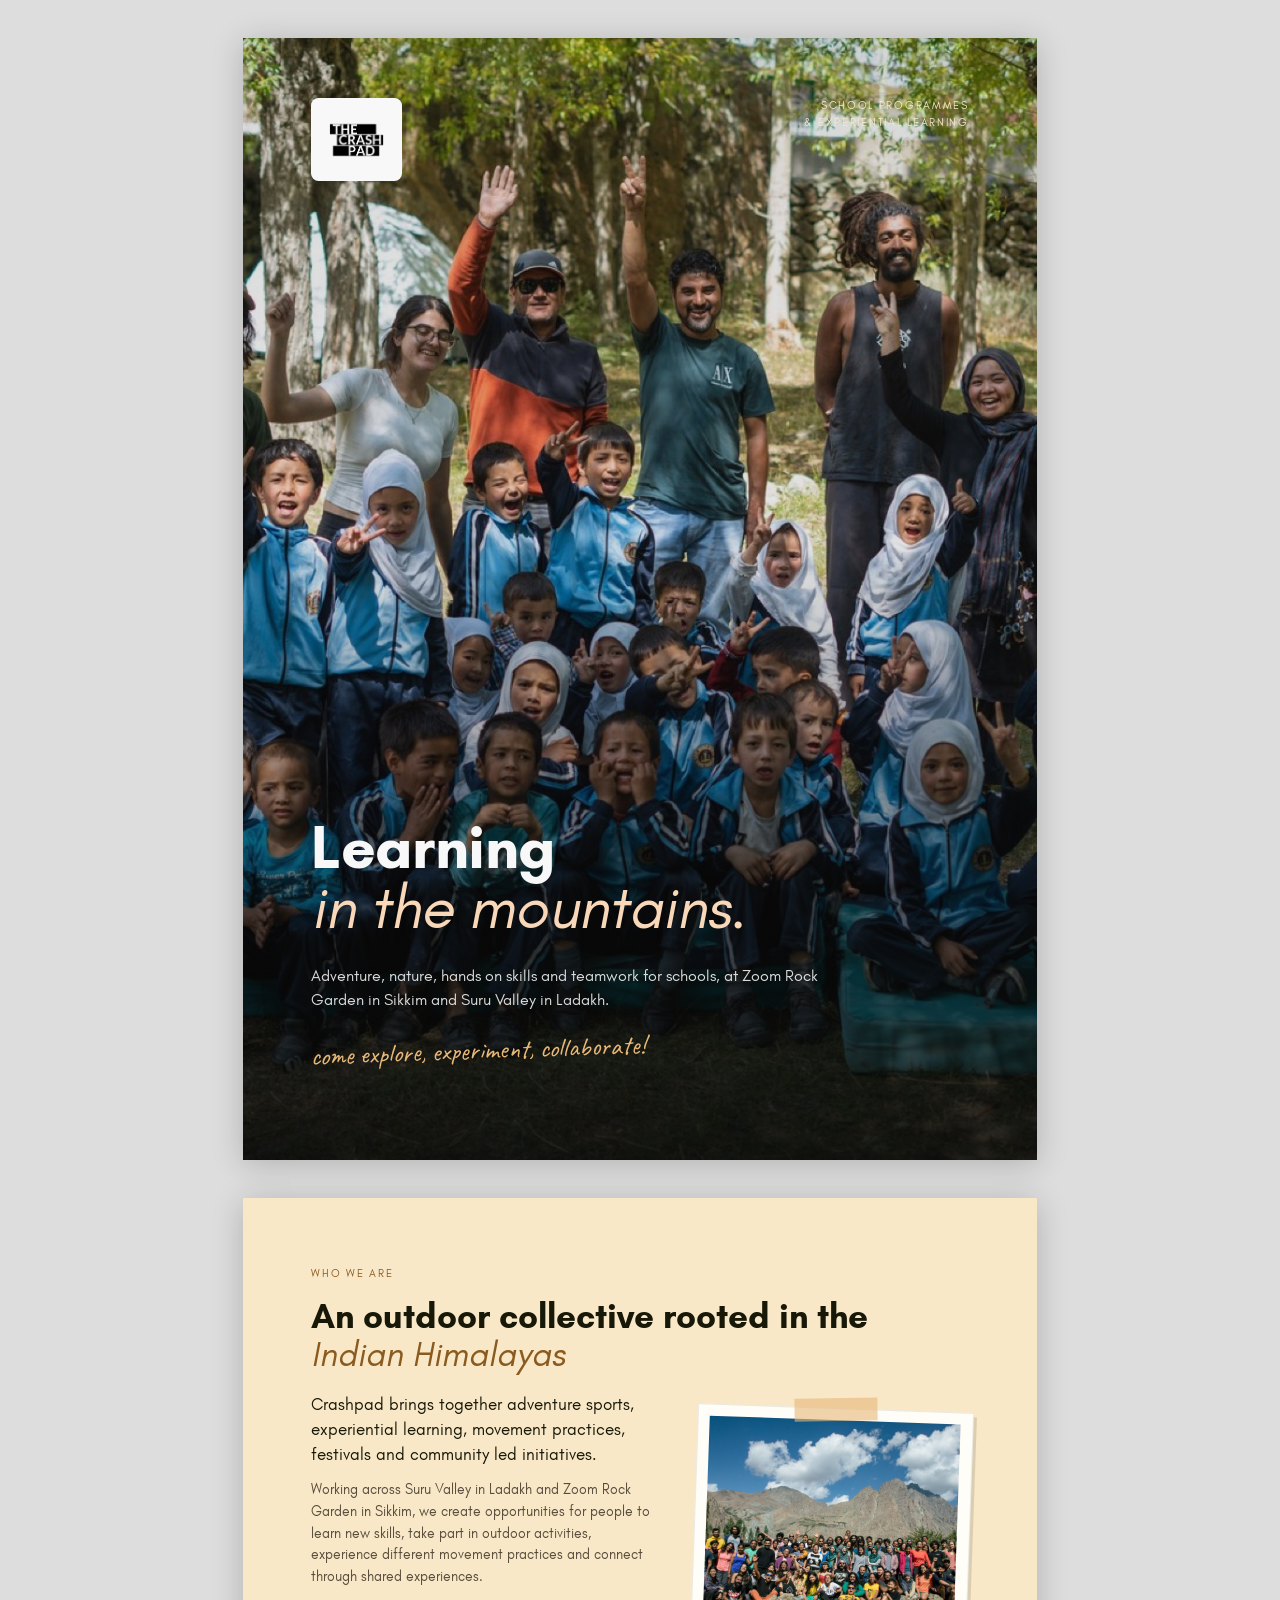
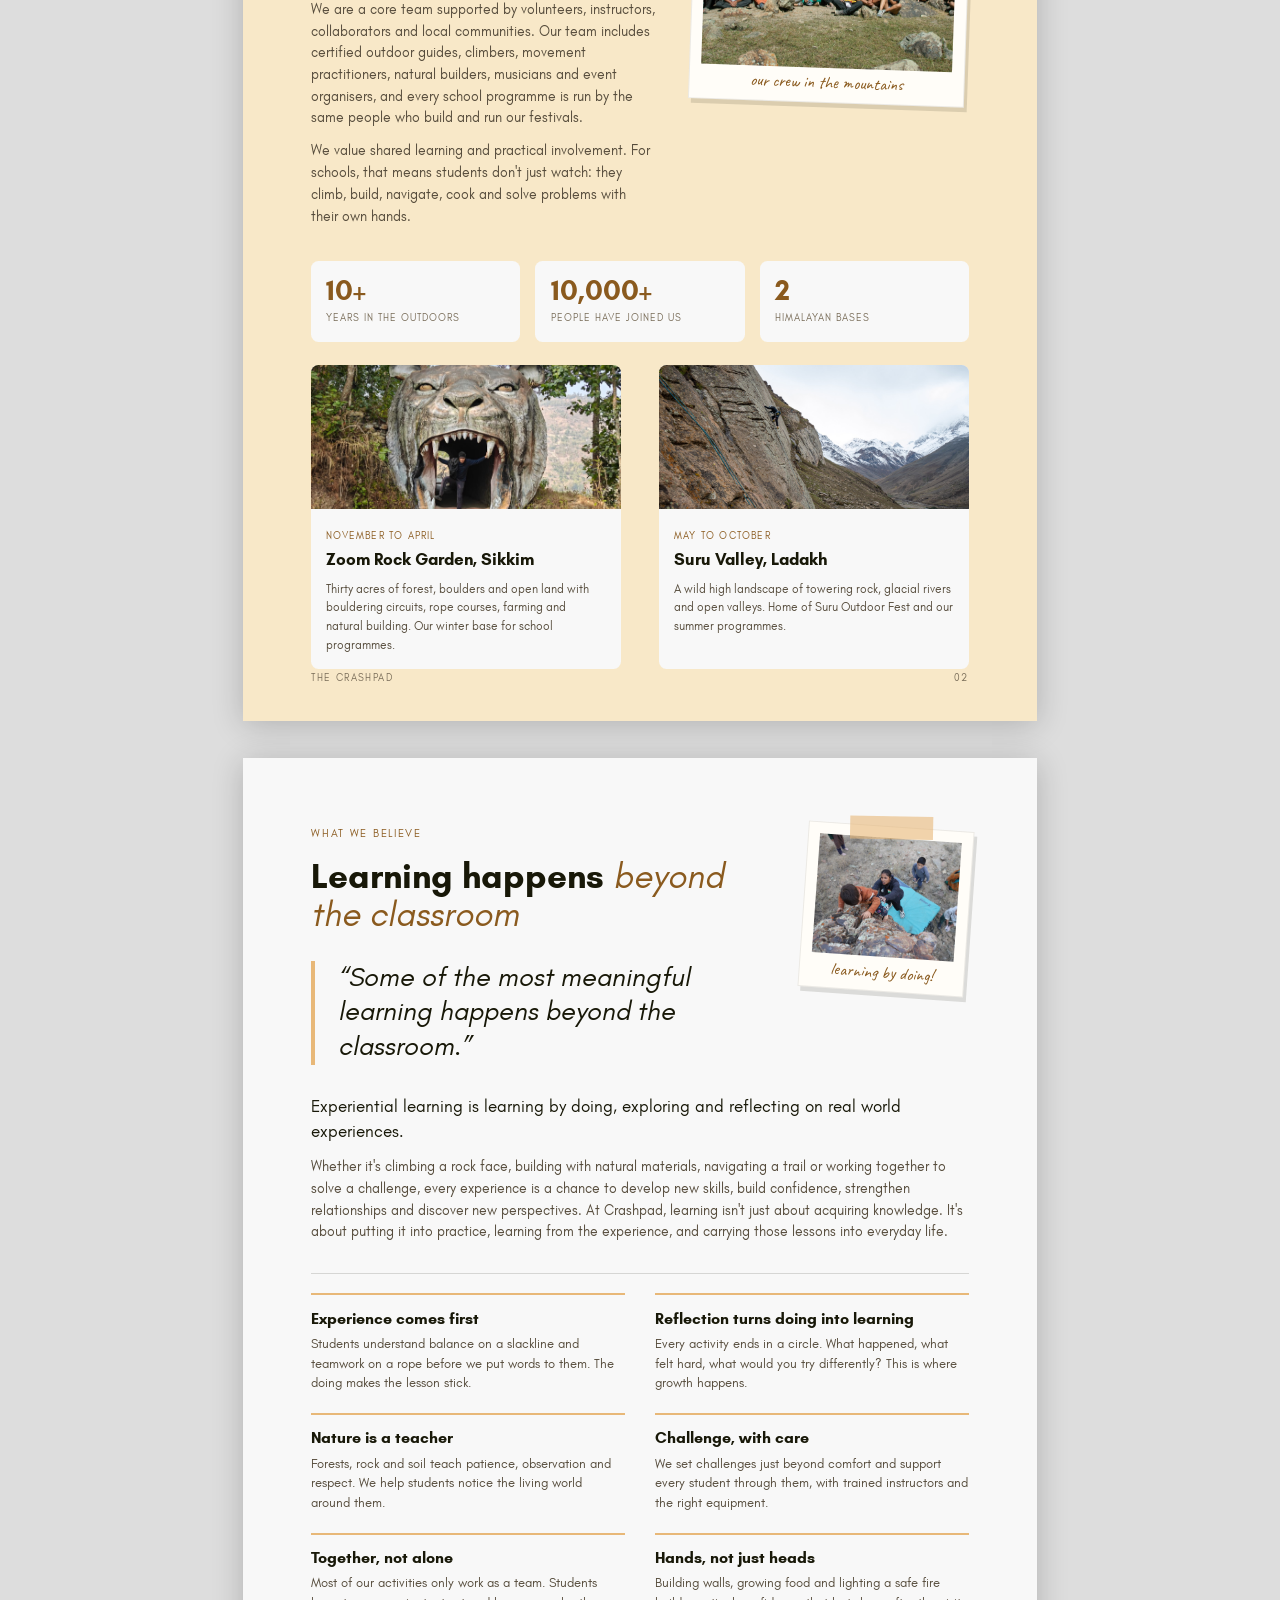
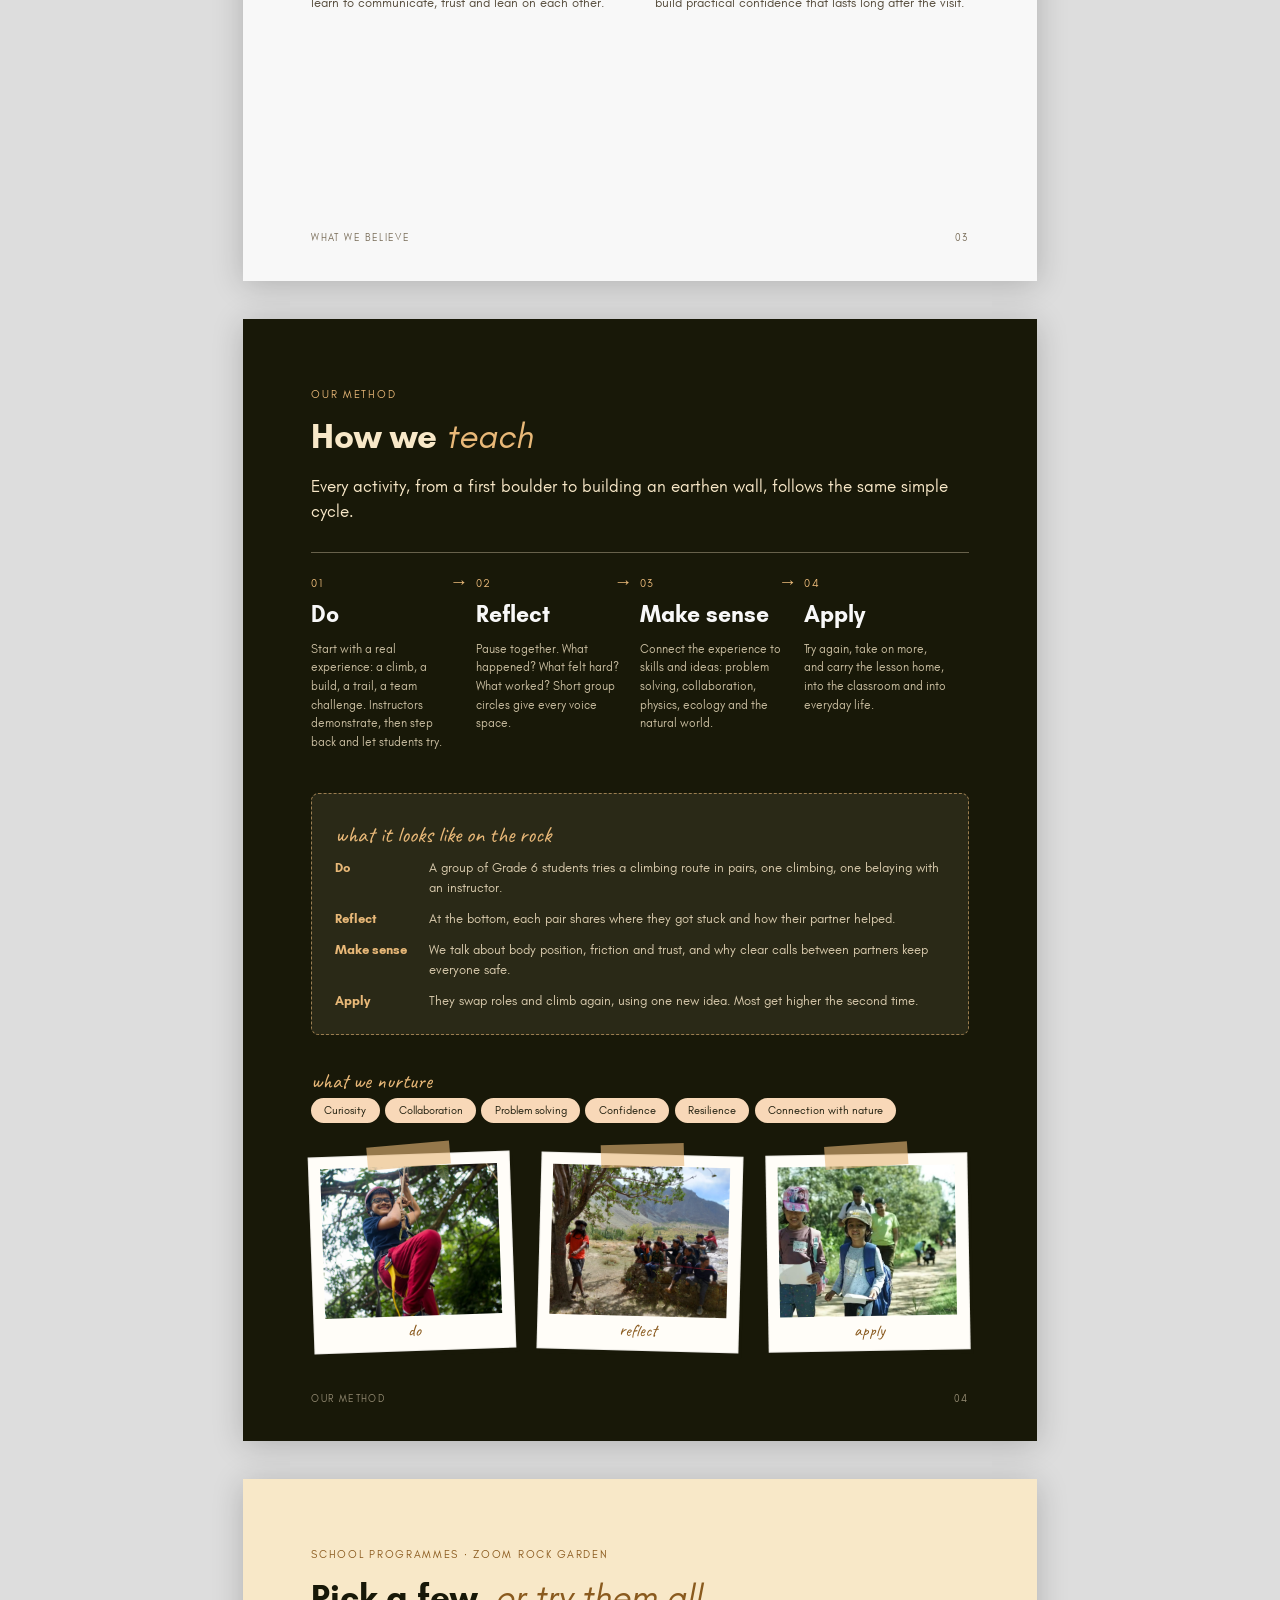
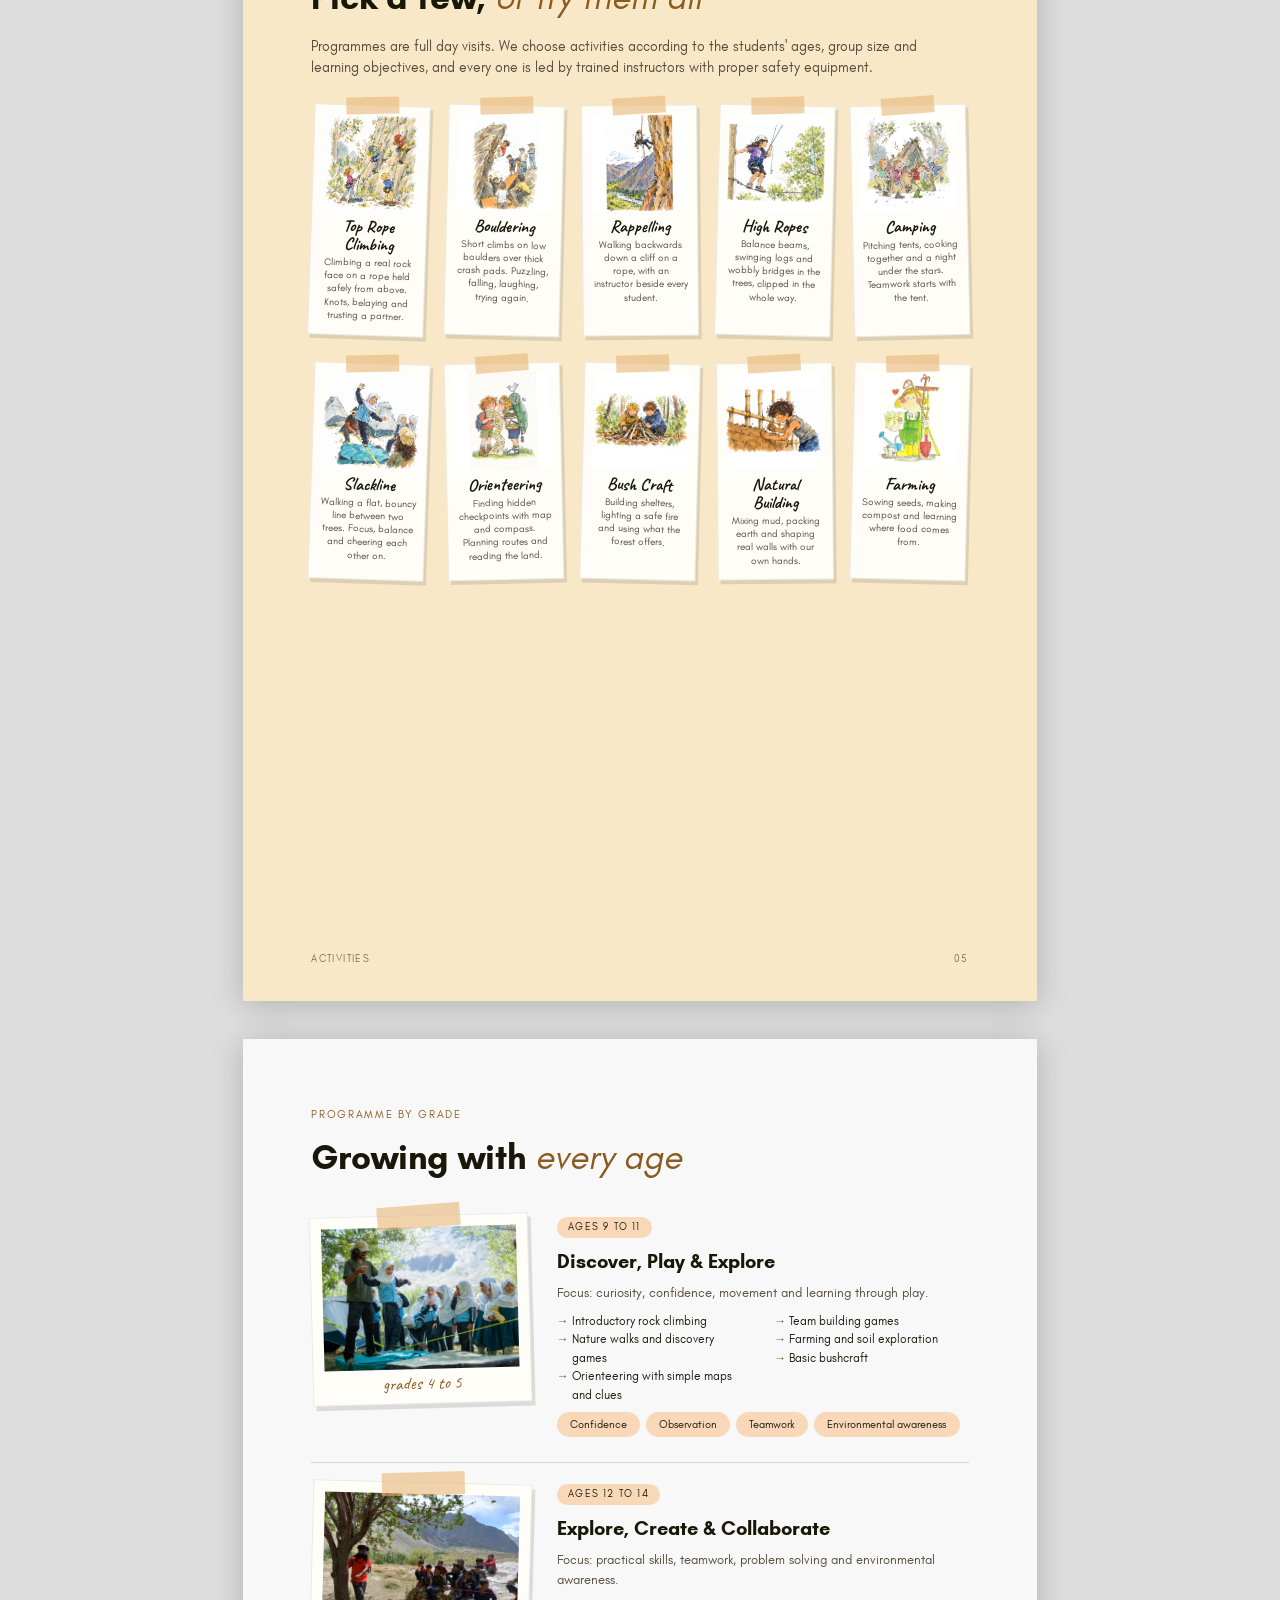
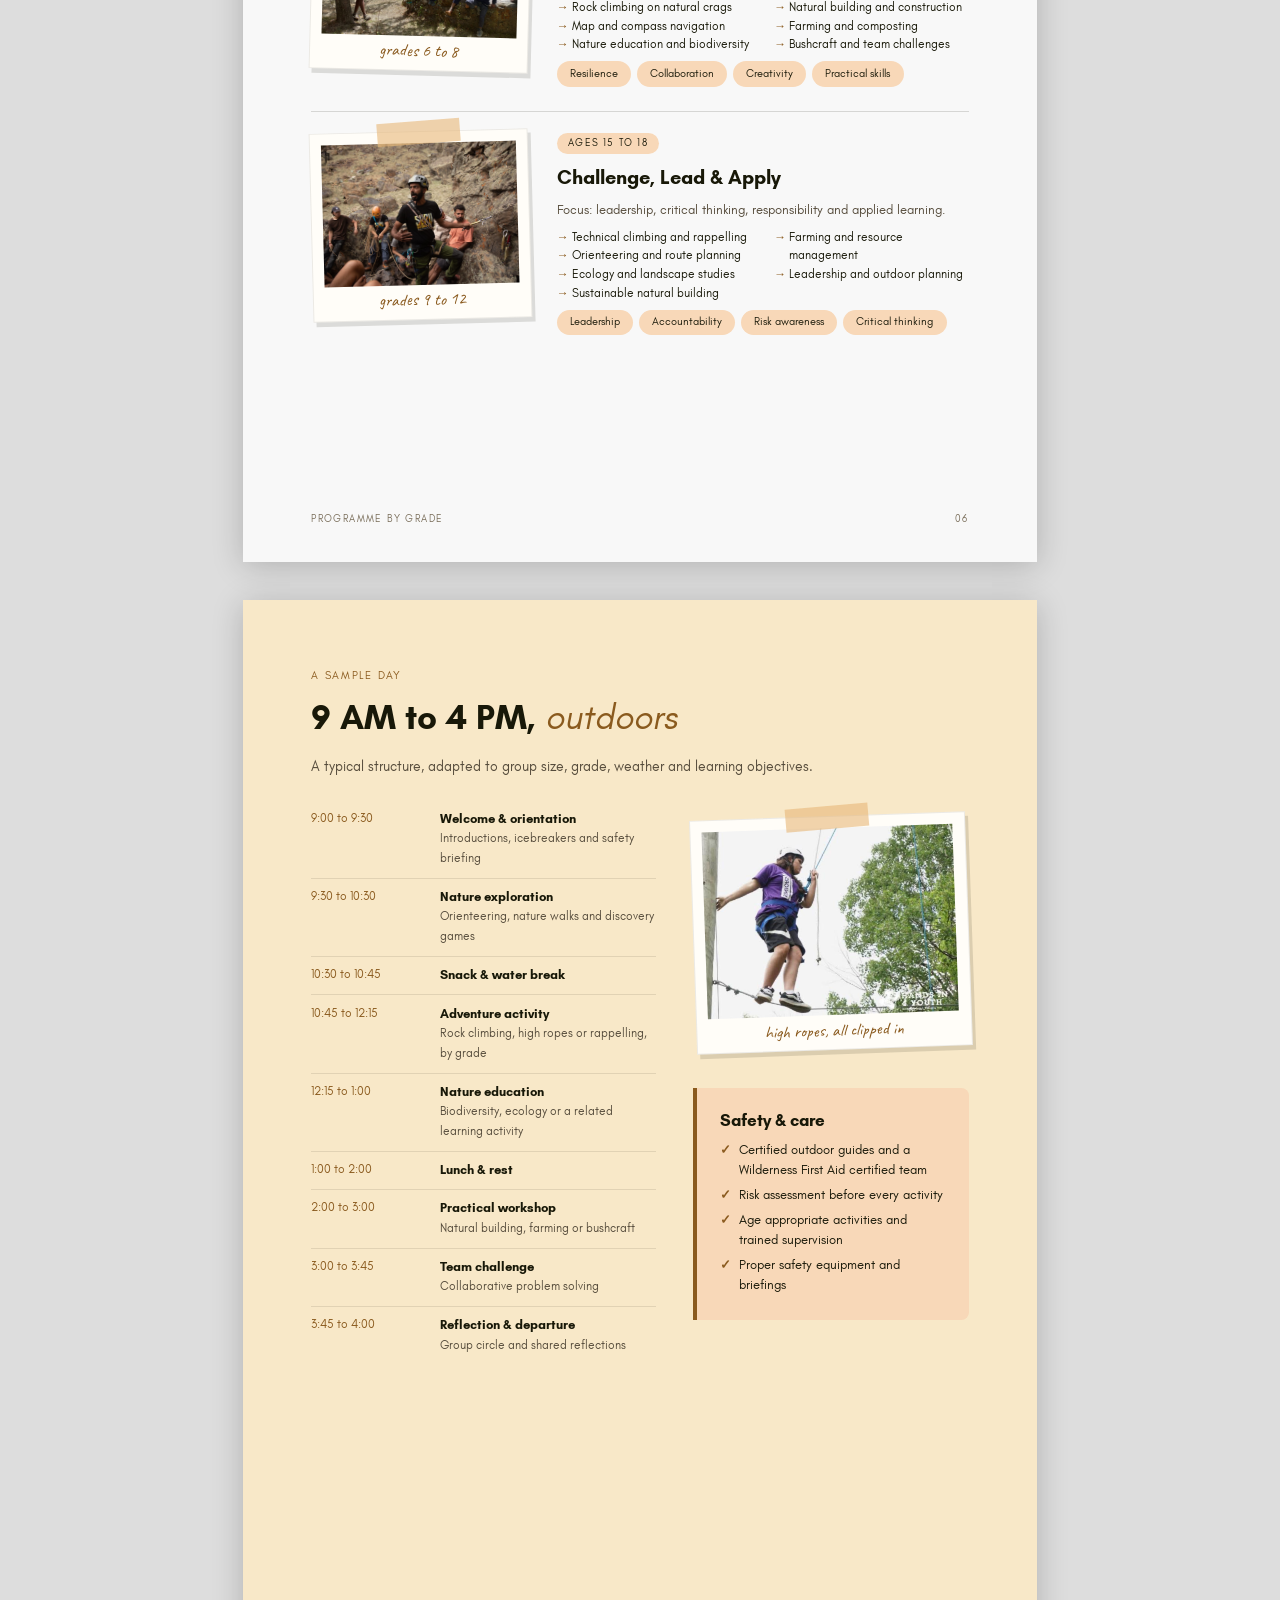
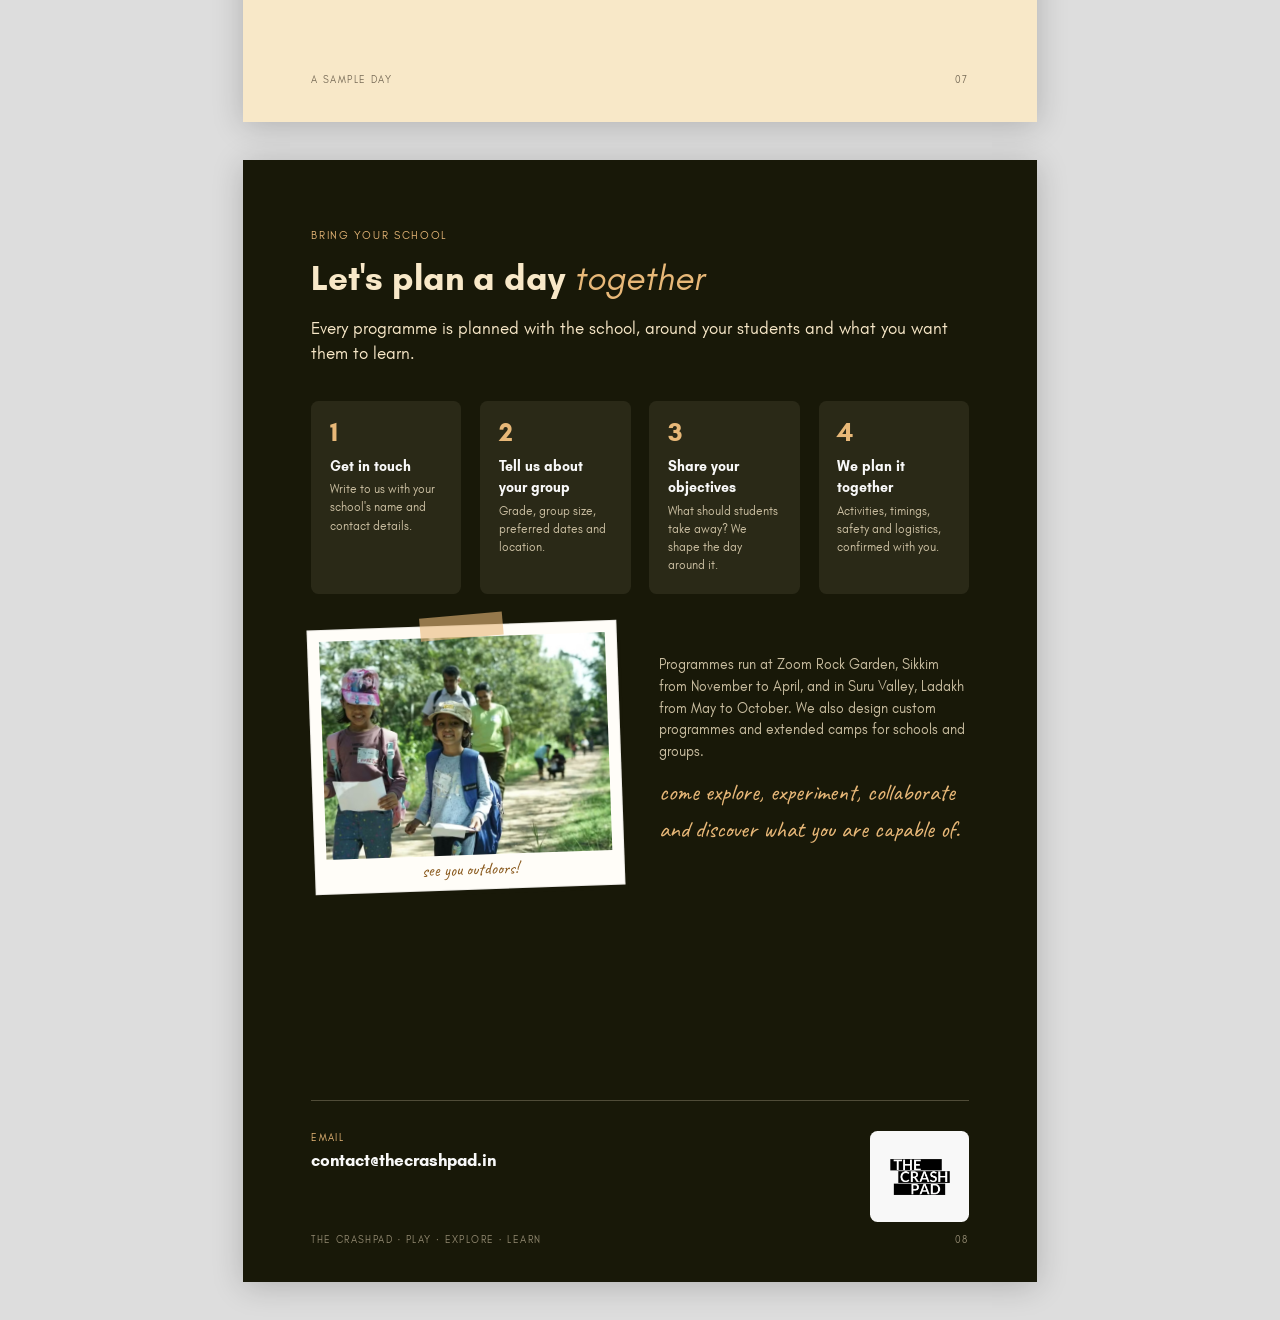
==== brochure/learning-brochure.html @ c4df5455 "Keep version A; learning brochure PDF, Suru bento collages, Lokesh - Keep design version A for every" ====
<!DOCTYPE html>
<html lang="en">
<head>
<meta charset="UTF-8">
<title>The Crashpad | Learning in the Mountains</title>
<!--
  Source for assets/docs/crashpad-learning-brochure.pdf
  Re-export with:  ./scripts/build-brochure.sh
-->
<style>
@import url('https://fonts.googleapis.com/css2?family=Caveat:wght@500;700&display=swap');
@font-face { font-family: 'Glacial Indifference'; font-weight: 400; src: url('../assets/fonts/glacial-indifference-400.woff2') format('woff2'); }
@font-face { font-family: 'Glacial Indifference'; font-style: italic; font-weight: 400; src: url('../assets/fonts/glacial-indifference-400italic.woff2') format('woff2'); }
@font-face { font-family: 'Glacial Indifference'; font-weight: 700; src: url('../assets/fonts/glacial-indifference-700.woff2') format('woff2'); }

:root {
  --white: #F8F8F8; --cream: #F8E8C8; --sand: #F8D8B8; --tan: #E8B878; --ink: #181808;
  --accent: #8A5A1E; --muted: #554B3B; --subtle: #786C58; --paper: #FFFDF8;
  --main: 'Glacial Indifference', 'Avenir Next', 'Century Gothic', sans-serif;
  --hand: 'Caveat', 'Bradley Hand', cursive;
}
@page { size: A4; margin: 0; }
* { box-sizing: border-box; margin: 0; padding: 0; }
html, body { background: #ddd; }
body { font-family: var(--main); color: var(--ink); font-size: 10.5pt; line-height: 1.55; -webkit-print-color-adjust: exact; print-color-adjust: exact; }
img { display: block; max-width: 100%; }
ul, ol { list-style: none; }

.page {
  width: 210mm; height: 297mm; overflow: hidden; position: relative;
  padding: 18mm 18mm 16mm; background: var(--cream); page-break-after: always; break-after: page;
  display: flex; flex-direction: column;
}
.page:last-child { page-break-after: auto; break-after: auto; }
.page.white { background: var(--white); }
.page.ink { background: var(--ink); color: var(--cream); }
@media screen { .page { margin: 10mm auto; box-shadow: 0 4px 30px rgba(0,0,0,.2); } }

.folio { position: absolute; bottom: 9mm; left: 18mm; right: 18mm; display: flex; justify-content: space-between;
  font-size: 7.5pt; letter-spacing: .14em; text-transform: uppercase; color: var(--subtle); }
.ink .folio { color: rgba(248,232,200,.55); }

.eyebrow { font-size: 8pt; letter-spacing: .16em; text-transform: uppercase; color: var(--accent); margin-bottom: 4mm; display: block; }
.ink .eyebrow { color: var(--tan); }
h1 { font-size: 40pt; line-height: 1.02; font-weight: 700; letter-spacing: -.01em; }
h2 { font-size: 26pt; line-height: 1.1; font-weight: 700; margin-bottom: 5mm; }
h2 em, h1 em { font-style: italic; font-weight: 400; color: var(--accent); }
.ink h2 em, .ink h1 em { color: var(--tan); }
h3 { font-size: 13pt; font-weight: 700; margin-bottom: 2mm; }
p { margin-bottom: 3mm; color: var(--muted); }
.ink p { color: rgba(248,232,200,.8); }
.lead { font-size: 12.5pt; line-height: 1.5; color: var(--ink); }
.hand { font-family: var(--hand); color: var(--accent); }

/* polaroid prints with tape */
.print { background: var(--paper); padding: 3mm 3mm 9mm; box-shadow: .8mm 1.2mm 0 rgba(24,24,8,.13); border: .25mm solid rgba(24,24,8,.08); position: relative; }
.print::before { content: ''; position: absolute; top: -3mm; left: 50%; width: 22mm; height: 6mm; transform: translateX(-50%) rotate(-3deg); background: rgba(232,184,120,.6); }
.print img { width: 100%; height: 100%; object-fit: cover; }
.print .cap { position: absolute; left: 0; right: 0; bottom: 1.5mm; text-align: center; font-family: var(--hand); font-size: 13pt; color: var(--accent); }

.pill { display: inline-block; padding: 1mm 3.5mm; border-radius: 99px; background: var(--sand); font-size: 8.5pt; margin: 0 1.5mm 1.5mm 0; color: var(--ink); }
.rule { height: 1px; background: rgba(24,24,8,.15); margin: 5mm 0; }

/* ---------- cover */
.cover { padding: 0; background: var(--ink); color: var(--cream); }
.cover-photo { position: absolute; inset: 0; }
.cover-photo img { width: 100%; height: 100%; object-fit: cover; object-position: 40% 50%; }
.cover-photo::after { content: ''; position: absolute; inset: 0; background: linear-gradient(180deg, rgba(8,8,8,.15) 0%, rgba(8,8,8,.1) 45%, rgba(8,8,8,.85) 100%); }
.cover-top { position: relative; z-index: 1; padding: 16mm 18mm 0; display: flex; justify-content: space-between; align-items: flex-start; }
.cover-top .logo { background: var(--white); padding: 3mm 4mm; border-radius: 2mm; height: 22mm; width: auto; }
.cover-top .tag { font-size: 8pt; letter-spacing: .16em; text-transform: uppercase; color: var(--cream); text-align: right; }
.cover-body { position: relative; z-index: 1; margin-top: auto; padding: 0 18mm 22mm; }
.cover-body h1 { color: var(--white); font-size: 46pt; }
.cover-body h1 em { color: var(--sand); display: block; }
.cover-body .sub { margin-top: 6mm; font-size: 12pt; color: rgba(248,248,248,.88); max-width: 140mm; }
.cover-body .hand { color: var(--tan); font-size: 20pt; display: block; margin-top: 6mm; transform: rotate(-2deg); transform-origin: left; }

/* ---------- two column layouts */
.cols { display: grid; grid-template-columns: 1fr 1fr; gap: 10mm; }
.cols-60 { display: grid; grid-template-columns: 1.25fr 1fr; gap: 10mm; }

.stats { display: grid; grid-template-columns: repeat(3, 1fr); gap: 4mm; margin: 6mm 0; }
.stats div { background: var(--white); border-radius: 2mm; padding: 4mm; }
.stats strong { display: block; font-size: 22pt; color: var(--accent); line-height: 1; }
.stats span { font-size: 7.5pt; letter-spacing: .1em; text-transform: uppercase; color: var(--subtle); }

.base { background: var(--white); border-radius: 2mm; overflow: hidden; }
.base img { height: 38mm; width: 100%; object-fit: cover; }
.base div { padding: 4mm; }
.base small { font-size: 7.5pt; letter-spacing: .12em; text-transform: uppercase; color: var(--accent); }

/* ---------- beliefs */
.quote { font-size: 20pt; line-height: 1.3; font-style: italic; border-left: 1.2mm solid var(--tan); padding-left: 6mm; margin: 2mm 0 8mm; color: var(--ink); }
.beliefs { display: grid; grid-template-columns: 1fr 1fr; gap: 5mm 8mm; }
.beliefs li { padding-top: 3mm; border-top: .6mm solid var(--tan); }
.beliefs li strong { display: block; font-size: 12pt; margin-bottom: 1mm; }
.beliefs li p { font-size: 9.5pt; margin: 0; }

/* ---------- method cycle */
.cycle { display: grid; grid-template-columns: repeat(4, 1fr); gap: 0; margin: 4mm 0 8mm; border-top: .3mm solid rgba(248,232,200,.35); }
.cycle li { padding: 5mm 5mm 0 0; position: relative; }
.cycle li:not(:last-child)::after { content: '\2192'; position: absolute; right: 2mm; top: 4mm; color: var(--tan); font-size: 14pt; }
.cycle .n { font-size: 8pt; letter-spacing: .14em; color: var(--tan); }
.cycle strong { display: block; font-size: 17pt; margin: 1mm 0 2mm; color: var(--white); }
.cycle p { font-size: 9pt; }
.example { background: rgba(248,232,200,.08); border: .3mm dashed rgba(232,184,120,.6); border-radius: 2mm; padding: 6mm; }
.example .hand { color: var(--tan); font-size: 17pt; display: block; margin-bottom: 2mm; }
.example ol { counter-reset: ex; display: grid; gap: 3mm; }
.example li { counter-increment: ex; display: grid; grid-template-columns: 22mm 1fr; gap: 3mm; font-size: 9.5pt; color: rgba(248,232,200,.85); }
.example li strong { color: var(--tan); }

/* ---------- activity board */
.board { display: grid; grid-template-columns: repeat(5, 1fr); gap: 7mm 5mm; margin-top: 4mm; }
.act { background: var(--paper); padding: 2.5mm 2.5mm 3mm; box-shadow: .7mm 1mm 0 rgba(24,24,8,.12); border: .25mm solid rgba(24,24,8,.08); position: relative; transform: rotate(var(--t, -1.2deg)); }
.act:nth-child(2n) { --t: 1.4deg; } .act:nth-child(3n) { --t: -.5deg; } .act:nth-child(5n+1) { --t: 1.9deg; }
.act::before { content: ''; position: absolute; top: -2.5mm; left: 50%; width: 14mm; height: 4.5mm; transform: translateX(-50%) rotate(-3deg); background: rgba(232,184,120,.6); }
.act img { width: 100%; aspect-ratio: 1; object-fit: contain; background: #fff; }
.act b { display: block; font-family: var(--hand); font-size: 13pt; text-align: center; line-height: 1.05; margin: 1.5mm 0 1mm; color: var(--ink); }
.act span { display: block; font-size: 7.4pt; line-height: 1.35; color: var(--muted); text-align: center; }

/* ---------- grades */
.grade { display: grid; grid-template-columns: 58mm 1fr; gap: 7mm; padding: 5mm 0; border-top: .3mm solid rgba(24,24,8,.15); }
.grade:first-of-type { border-top: 0; }
.grade .print { height: 50mm; transform: rotate(-1.5deg); }
.grade:nth-of-type(2) .print { transform: rotate(1.5deg); }
.grade .badge { display: inline-block; font-size: 7.5pt; letter-spacing: .12em; text-transform: uppercase; background: var(--sand); padding: .8mm 3mm; border-radius: 99px; margin-bottom: 2mm; }
.grade h3 { font-size: 15pt; }
.grade .focus { font-size: 9.5pt; margin-bottom: 2mm; }
.grade ul { columns: 2; column-gap: 6mm; font-size: 9pt; margin-bottom: 2mm; }
.grade ul li { padding-left: 4mm; position: relative; color: var(--ink); break-inside: avoid; }
.grade ul li::before { content: '\2192'; position: absolute; left: 0; color: var(--accent); }

/* ---------- day + safety */
.sched li { display: grid; grid-template-columns: 30mm 1fr; gap: 4mm; padding: 2.4mm 0; border-bottom: .3mm solid rgba(24,24,8,.1); font-size: 9.5pt; }
.sched li:last-child { border-bottom: 0; }
.sched .t { color: var(--accent); }
.sched strong { display: block; }
.sched span { color: var(--muted); font-size: 8.8pt; }
.safety { background: var(--sand); border-left: 1.2mm solid var(--accent); padding: 5mm 6mm; border-radius: 0 2mm 2mm 0; }
.safety li { padding-left: 5mm; position: relative; font-size: 9.5pt; margin-bottom: 1.5mm; }
.safety li::before { content: '\2713'; position: absolute; left: 0; color: var(--accent); font-weight: 700; }

/* ---------- back page */
.steps { display: grid; grid-template-columns: repeat(4, 1fr); gap: 5mm; margin: 6mm 0 8mm; }
.steps li { background: rgba(248,232,200,.08); border-radius: 2mm; padding: 5mm; }
.steps .n { font-size: 20pt; color: var(--tan); font-weight: 700; line-height: 1; }
.steps strong { display: block; color: var(--white); margin: 2mm 0 1mm; }
.steps p { font-size: 8.8pt; margin: 0; }
.contact { display: grid; grid-template-columns: 1fr 1fr; gap: 8mm; margin-top: auto; padding-top: 8mm; border-top: .3mm solid rgba(248,232,200,.25); }
.contact small { font-size: 7.5pt; letter-spacing: .14em; text-transform: uppercase; color: var(--tan); display: block; }
.contact strong { font-size: 13pt; color: var(--white); }
.method-photos { display: grid; grid-template-columns: repeat(3, 1fr); gap: 7mm; margin-top: auto; margin-bottom: 8mm; }
.method-photos .print { height: 52mm; }
.back-logo { height: 24mm; width: auto; background: var(--white); padding: 3mm 4mm; border-radius: 2mm; }
</style>
</head>
<body>

<!-- 1 · COVER -->
<section class="page cover">
  <div class="cover-photo"><img src="../assets/img/Suru_images/img-10-image-crop-0ef8b.jpg" alt=""></div>
  <div class="cover-top">
    <img class="logo" src="../assets/img/Logo_images/crashpadlogo.png" alt="The Crashpad">
    <div class="tag">School programmes<br>&amp; experiential learning</div>
  </div>
  <div class="cover-body">
    <h1>Learning<em>in the mountains.</em></h1>
    <p class="sub">Adventure, nature, hands on skills and teamwork for schools, at Zoom Rock Garden in Sikkim and Suru Valley in Ladakh.</p>
    <span class="hand">come explore, experiment, collaborate!</span>
  </div>
</section>

<!-- 2 · WHO WE ARE -->
<section class="page">
  <span class="eyebrow">Who we are</span>
  <h2>An outdoor collective rooted in the <em>Indian Himalayas</em></h2>
  <div class="cols-60">
    <div>
      <p class="lead">Crashpad brings together adventure sports, experiential learning, movement practices, festivals and community led initiatives.</p>
      <p>Working across Suru Valley in Ladakh and Zoom Rock Garden in Sikkim, we create opportunities for people to learn new skills, take part in outdoor activities, experience different movement practices and connect through shared experiences.</p>
      <p>We are a core team supported by volunteers, instructors, collaborators and local communities. Our team includes certified outdoor guides, climbers, movement practitioners, natural builders, musicians and event organisers, and every school programme is run by the same people who build and run our festivals.</p>
      <p>We value shared learning and practical involvement. For schools, that means students don't just watch: they climb, build, navigate, cook and solve problems with their own hands.</p>
    </div>
    <div class="print" style="height: 78mm; transform: rotate(2deg); margin-top: 4mm;">
      <img src="../assets/img/community/s-fst-s-ch.jpg" alt="">
      <span class="cap">our crew in the mountains</span>
    </div>
  </div>
  <div class="stats">
    <div><strong>10+</strong><span>Years in the outdoors</span></div>
    <div><strong>10,000+</strong><span>People have joined us</span></div>
    <div><strong>2</strong><span>Himalayan bases</span></div>
  </div>
  <div class="cols">
    <div class="base">
      <img src="../assets/img/ZLS/whatsapp-image-2026-10-11-at-18-20-20.jpg" alt="">
      <div><small>November to April</small><h3>Zoom Rock Garden, Sikkim</h3><p style="margin:0; font-size:9pt;">Thirty acres of forest, boulders and open land with bouldering circuits, rope courses, farming and natural building. Our winter base for school programmes.</p></div>
    </div>
    <div class="base">
      <img src="../assets/img/suru_collage/dsc08720.jpg" alt="">
      <div><small>May to October</small><h3>Suru Valley, Ladakh</h3><p style="margin:0; font-size:9pt;">A wild high landscape of towering rock, glacial rivers and open valleys. Home of Suru Outdoor Fest and our summer programmes.</p></div>
    </div>
  </div>
  <div class="folio"><span>The Crashpad</span><span>02</span></div>
</section>

<!-- 3 · WHAT WE BELIEVE -->
<section class="page white">
  <span class="eyebrow">What we believe</span>
  <h2 style="max-width: 120mm;">Learning happens <em>beyond the classroom</em></h2>
  <p class="quote" style="max-width: 120mm;">“Some of the most meaningful learning happens beyond the classroom.”</p>
  <p class="lead">Experiential learning is learning by doing, exploring and reflecting on real world experiences.</p>
  <p>Whether it's climbing a rock face, building with natural materials, navigating a trail or working together to solve a challenge, every experience is a chance to develop new skills, build confidence, strengthen relationships and discover new perspectives. At Crashpad, learning isn't just about acquiring knowledge. It's about putting it into practice, learning from the experience, and carrying those lessons into everyday life.</p>
  <div class="rule"></div>
  <ul class="beliefs">
    <li><strong>Experience comes first</strong><p>Students understand balance on a slackline and teamwork on a rope before we put words to them. The doing makes the lesson stick.</p></li>
    <li><strong>Reflection turns doing into learning</strong><p>Every activity ends in a circle. What happened, what felt hard, what would you try differently? This is where growth happens.</p></li>
    <li><strong>Nature is a teacher</strong><p>Forests, rock and soil teach patience, observation and respect. We help students notice the living world around them.</p></li>
    <li><strong>Challenge, with care</strong><p>We set challenges just beyond comfort and support every student through them, with trained instructors and the right equipment.</p></li>
    <li><strong>Together, not alone</strong><p>Most of our activities only work as a team. Students learn to communicate, trust and lean on each other.</p></li>
    <li><strong>Hands, not just heads</strong><p>Building walls, growing food and lighting a safe fire build practical confidence that lasts long after the visit.</p></li>
  </ul>
  <div class="print" style="position:absolute; right: 18mm; top: 18mm; width: 44mm; height: 44mm; transform: rotate(4deg);">
    <img src="../assets/img/NaturalBuilding_images/0y9a2156.jpg" alt="">
    <span class="cap">learning by doing!</span>
  </div>
  <div class="folio"><span>What we believe</span><span>03</span></div>
</section>

<!-- 4 · OUR METHOD -->
<section class="page ink">
  <span class="eyebrow">Our method</span>
  <h2>How we <em>teach</em></h2>
  <p class="lead" style="color: var(--cream);">Every activity, from a first boulder to building an earthen wall, follows the same simple cycle.</p>
  <ol class="cycle">
    <li><span class="n">01</span><strong>Do</strong><p>Start with a real experience: a climb, a build, a trail, a team challenge. Instructors demonstrate, then step back and let students try.</p></li>
    <li><span class="n">02</span><strong>Reflect</strong><p>Pause together. What happened? What felt hard? What worked? Short group circles give every voice space.</p></li>
    <li><span class="n">03</span><strong>Make sense</strong><p>Connect the experience to skills and ideas: problem solving, collaboration, physics, ecology and the natural world.</p></li>
    <li><span class="n">04</span><strong>Apply</strong><p>Try again, take on more, and carry the lesson home, into the classroom and into everyday life.</p></li>
  </ol>
  <div class="example">
    <span class="hand">what it looks like on the rock</span>
    <ol>
      <li><strong>Do</strong><span>A group of Grade 6 students tries a climbing route in pairs, one climbing, one belaying with an instructor.</span></li>
      <li><strong>Reflect</strong><span>At the bottom, each pair shares where they got stuck and how their partner helped.</span></li>
      <li><strong>Make sense</strong><span>We talk about body position, friction and trust, and why clear calls between partners keep everyone safe.</span></li>
      <li><strong>Apply</strong><span>They swap roles and climb again, using one new idea. Most get higher the second time.</span></li>
    </ol>
  </div>
  <div style="margin-top: 8mm;">
    <span class="hand" style="font-size: 16pt; color: var(--tan);">what we nurture</span><br>
    <span class="pill">Curiosity</span><span class="pill">Collaboration</span><span class="pill">Problem solving</span><span class="pill">Confidence</span><span class="pill">Resilience</span><span class="pill">Connection with nature</span>
  </div>
  <div class="method-photos">
    <div class="print" style="transform: rotate(-2deg);"><img src="../assets/img/Students_images/img-1095.jpg" alt=""><span class="cap">do</span></div>
    <div class="print" style="transform: rotate(1.5deg);"><img src="../assets/img/Learning_images/grade6-8.jpg" alt=""><span class="cap">reflect</span></div>
    <div class="print" style="transform: rotate(-1deg);"><img src="../assets/img/Students_images/img-1099.jpg" alt=""><span class="cap">apply</span></div>
  </div>
  <div class="folio"><span>Our method</span><span>04</span></div>
</section>

<!-- 5 · ACTIVITIES -->
<section class="page">
  <span class="eyebrow">School programmes · Zoom Rock Garden</span>
  <h2>Pick a few, <em>or try them all</em></h2>
  <p>Programmes are full day visits. We choose activities according to the students' ages, group size and learning objectives, and every one is led by trained instructors with proper safety equipment.</p>
  <div class="board">
    <div class="act"><img src="../assets/img/Learning_images/top-rope-climbing.jpg" alt=""><b>Top Rope Climbing</b><span>Climbing a real rock face on a rope held safely from above. Knots, belaying and trusting a partner.</span></div>
    <div class="act"><img src="../assets/img/Learning_images/bouldering.jpg" alt=""><b>Bouldering</b><span>Short climbs on low boulders over thick crash pads. Puzzling, falling, laughing, trying again.</span></div>
    <div class="act"><img src="../assets/img/Learning_images/rappelling.jpg" alt=""><b>Rappelling</b><span>Walking backwards down a cliff on a rope, with an instructor beside every student.</span></div>
    <div class="act"><img src="../assets/img/Learning_images/high-ropes.jpg" alt=""><b>High Ropes</b><span>Balance beams, swinging logs and wobbly bridges in the trees, clipped in the whole way.</span></div>
    <div class="act"><img src="../assets/img/Learning_images/camping.jpg" alt=""><b>Camping</b><span>Pitching tents, cooking together and a night under the stars. Teamwork starts with the tent.</span></div>
    <div class="act"><img src="../assets/img/Learning_images/slackline.jpg" alt=""><b>Slackline</b><span>Walking a flat, bouncy line between two trees. Focus, balance and cheering each other on.</span></div>
    <div class="act"><img src="../assets/img/Learning_images/orienteering.jpg" alt=""><b>Orienteering</b><span>Finding hidden checkpoints with map and compass. Planning routes and reading the land.</span></div>
    <div class="act"><img src="../assets/img/Learning_images/bushcraft.jpg" alt=""><b>Bush Craft</b><span>Building shelters, lighting a safe fire and using what the forest offers.</span></div>
    <div class="act"><img src="../assets/img/Learning_images/naturalbuilding.jpg" alt=""><b>Natural Building</b><span>Mixing mud, packing earth and shaping real walls with our own hands.</span></div>
    <div class="act"><img src="../assets/img/Learning_images/farming.jpg" alt=""><b>Farming</b><span>Sowing seeds, making compost and learning where food comes from.</span></div>
  </div>
  <div class="folio"><span>Activities</span><span>05</span></div>
</section>

<!-- 6 · BY GRADE -->
<section class="page white">
  <span class="eyebrow">Programme by grade</span>
  <h2>Growing with <em>every age</em></h2>
  <div class="grade">
    <div class="print"><img src="../assets/img/Learning_images/grade4-5.jpg" alt=""><span class="cap">grades 4 to 5</span></div>
    <div>
      <span class="badge">Ages 9 to 11</span>
      <h3>Discover, Play &amp; Explore</h3>
      <p class="focus">Focus: curiosity, confidence, movement and learning through play.</p>
      <ul><li>Introductory rock climbing</li><li>Nature walks and discovery games</li><li>Orienteering with simple maps and clues</li><li>Team building games</li><li>Farming and soil exploration</li><li>Basic bushcraft</li></ul>
      <span class="pill">Confidence</span><span class="pill">Observation</span><span class="pill">Teamwork</span><span class="pill">Environmental awareness</span>
    </div>
  </div>
  <div class="grade">
    <div class="print"><img src="../assets/img/Learning_images/grade6-8.jpg" alt=""><span class="cap">grades 6 to 8</span></div>
    <div>
      <span class="badge">Ages 12 to 14</span>
      <h3>Explore, Create &amp; Collaborate</h3>
      <p class="focus">Focus: practical skills, teamwork, problem solving and environmental awareness.</p>
      <ul><li>Rock climbing on natural crags</li><li>Map and compass navigation</li><li>Nature education and biodiversity</li><li>Natural building and construction</li><li>Farming and composting</li><li>Bushcraft and team challenges</li></ul>
      <span class="pill">Resilience</span><span class="pill">Collaboration</span><span class="pill">Creativity</span><span class="pill">Practical skills</span>
    </div>
  </div>
  <div class="grade">
    <div class="print"><img src="../assets/img/Learning_images/grade9-12.jpg" alt=""><span class="cap">grades 9 to 12</span></div>
    <div>
      <span class="badge">Ages 15 to 18</span>
      <h3>Challenge, Lead &amp; Apply</h3>
      <p class="focus">Focus: leadership, critical thinking, responsibility and applied learning.</p>
      <ul><li>Technical climbing and rappelling</li><li>Orienteering and route planning</li><li>Ecology and landscape studies</li><li>Sustainable natural building</li><li>Farming and resource management</li><li>Leadership and outdoor planning</li></ul>
      <span class="pill">Leadership</span><span class="pill">Accountability</span><span class="pill">Risk awareness</span><span class="pill">Critical thinking</span>
    </div>
  </div>
  <div class="folio"><span>Programme by grade</span><span>06</span></div>
</section>

<!-- 7 · A DAY + SAFETY -->
<section class="page">
  <span class="eyebrow">A sample day</span>
  <h2>9 AM to 4 PM, <em>outdoors</em></h2>
  <p>A typical structure, adapted to group size, grade, weather and learning objectives.</p>
  <div class="cols-60" style="margin-top: 3mm;">
    <ul class="sched">
      <li><span class="t">9:00 to 9:30</span><div><strong>Welcome &amp; orientation</strong><span>Introductions, icebreakers and safety briefing</span></div></li>
      <li><span class="t">9:30 to 10:30</span><div><strong>Nature exploration</strong><span>Orienteering, nature walks and discovery games</span></div></li>
      <li><span class="t">10:30 to 10:45</span><div><strong>Snack &amp; water break</strong></div></li>
      <li><span class="t">10:45 to 12:15</span><div><strong>Adventure activity</strong><span>Rock climbing, high ropes or rappelling, by grade</span></div></li>
      <li><span class="t">12:15 to 1:00</span><div><strong>Nature education</strong><span>Biodiversity, ecology or a related learning activity</span></div></li>
      <li><span class="t">1:00 to 2:00</span><div><strong>Lunch &amp; rest</strong></div></li>
      <li><span class="t">2:00 to 3:00</span><div><strong>Practical workshop</strong><span>Natural building, farming or bushcraft</span></div></li>
      <li><span class="t">3:00 to 3:45</span><div><strong>Team challenge</strong><span>Collaborative problem solving</span></div></li>
      <li><span class="t">3:45 to 4:00</span><div><strong>Reflection &amp; departure</strong><span>Group circle and shared reflections</span></div></li>
    </ul>
    <div>
      <div class="print" style="height: 62mm; transform: rotate(-2deg); margin: 4mm 0 10mm;">
        <img src="../assets/img/Students_images/img-1094.jpg" alt="">
        <span class="cap">high ropes, all clipped in</span>
      </div>
      <div class="safety">
        <h3>Safety &amp; care</h3>
        <ul>
          <li>Certified outdoor guides and a Wilderness First Aid certified team</li>
          <li>Risk assessment before every activity</li>
          <li>Age appropriate activities and trained supervision</li>
          <li>Proper safety equipment and briefings</li>
        </ul>
      </div>
    </div>
  </div>
  <div class="folio"><span>A sample day</span><span>07</span></div>
</section>

<!-- 8 · BRING YOUR SCHOOL -->
<section class="page ink">
  <span class="eyebrow">Bring your school</span>
  <h2>Let's plan a day <em>together</em></h2>
  <p class="lead" style="color: var(--cream);">Every programme is planned with the school, around your students and what you want them to learn.</p>
  <ol class="steps">
    <li><span class="n">1</span><strong>Get in touch</strong><p>Write to us with your school's name and contact details.</p></li>
    <li><span class="n">2</span><strong>Tell us about your group</strong><p>Grade, group size, preferred dates and location.</p></li>
    <li><span class="n">3</span><strong>Share your objectives</strong><p>What should students take away? We shape the day around it.</p></li>
    <li><span class="n">4</span><strong>We plan it together</strong><p>Activities, timings, safety and logistics, confirmed with you.</p></li>
  </ol>
  <div class="cols" style="align-items: center;">
    <div class="print" style="height: 70mm; transform: rotate(-2deg);">
      <img src="../assets/img/Students_images/img-1099.jpg" alt="">
      <span class="cap">see you outdoors!</span>
    </div>
    <div>
      <p>Programmes run at Zoom Rock Garden, Sikkim from November to April, and in Suru Valley, Ladakh from May to October. We also design custom programmes and extended camps for schools and groups.</p>
      <p class="hand" style="font-size: 18pt; color: var(--tan);">come explore, experiment, collaborate and discover what you are capable of.</p>
    </div>
  </div>
  <div class="contact">
    <div><small>Email</small><strong>contact@thecrashpad.in</strong></div>
    <div style="display:flex; justify-content:flex-end;"><img class="back-logo" src="../assets/img/Logo_images/crashpadlogo.png" alt="The Crashpad"></div>
  </div>
  <div class="folio"><span>The Crashpad · Play · Explore · Learn</span><span>08</span></div>
</section>

</body>
</html>
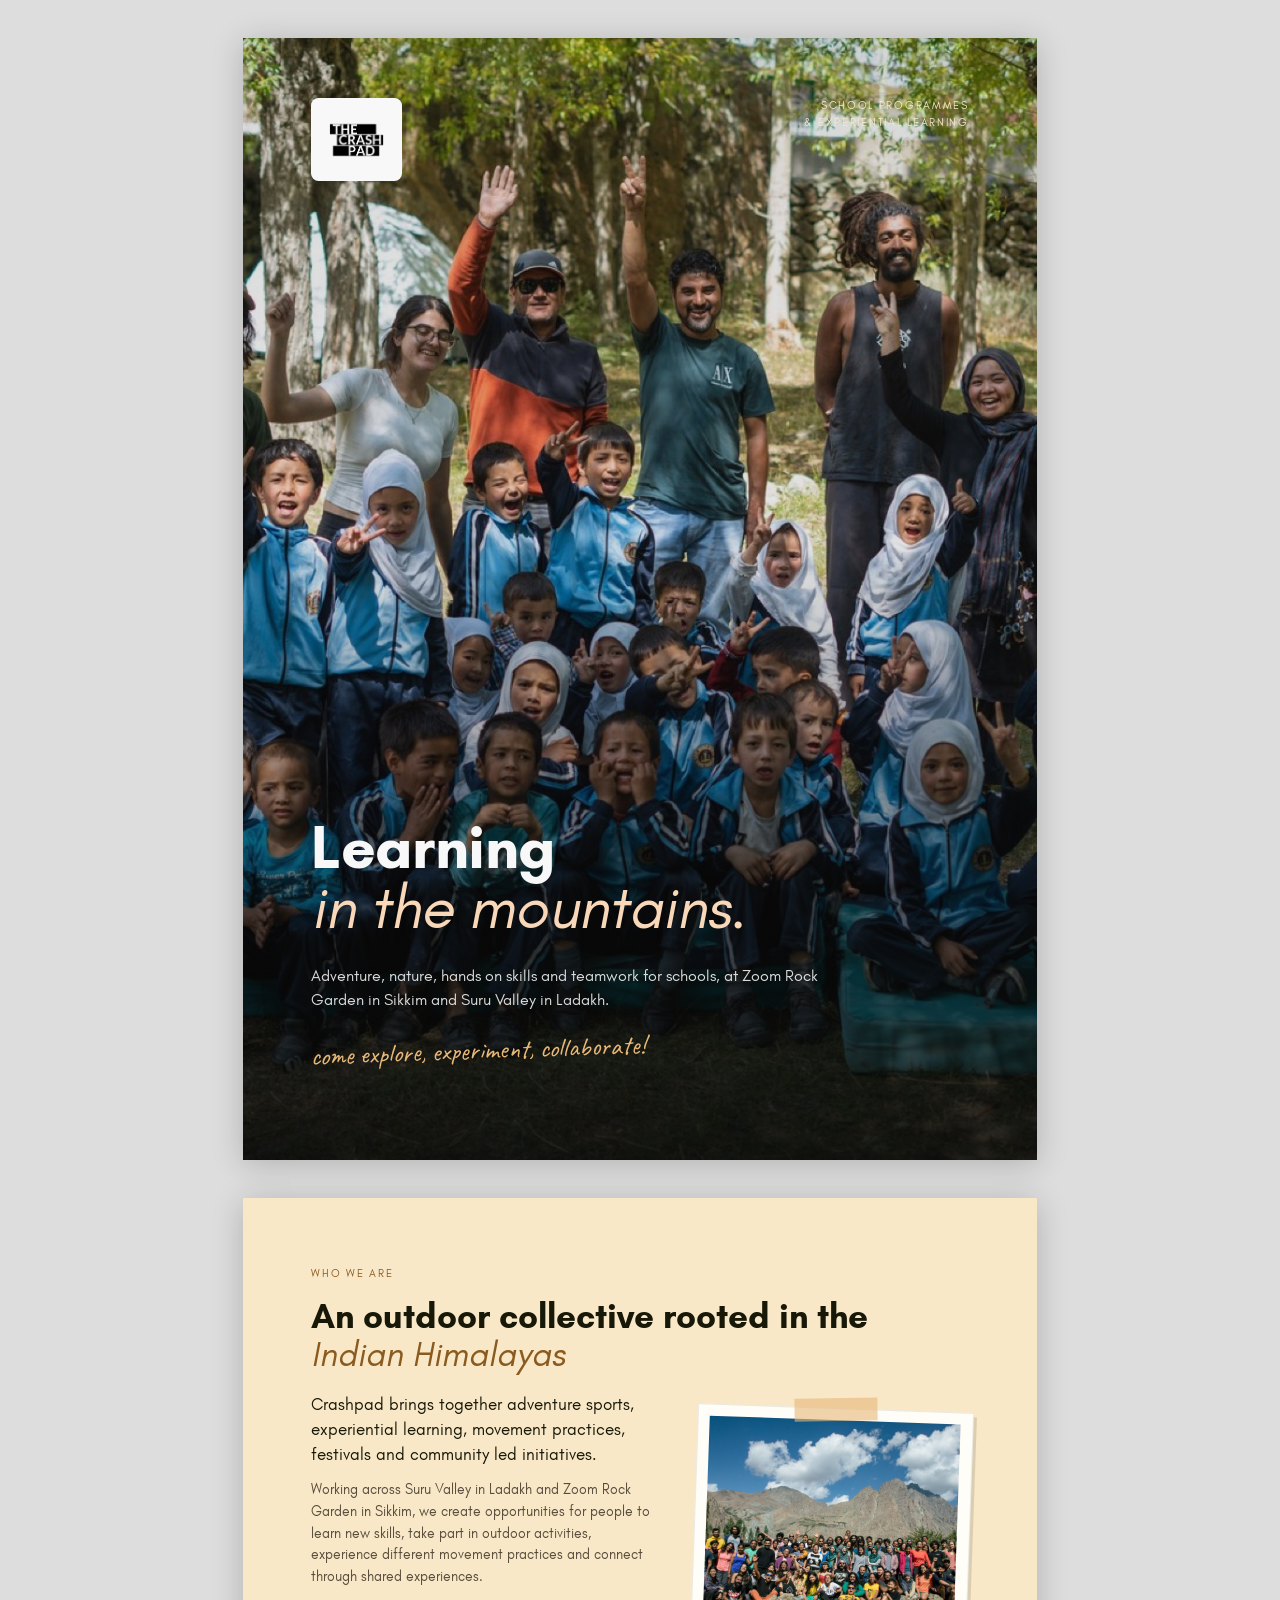
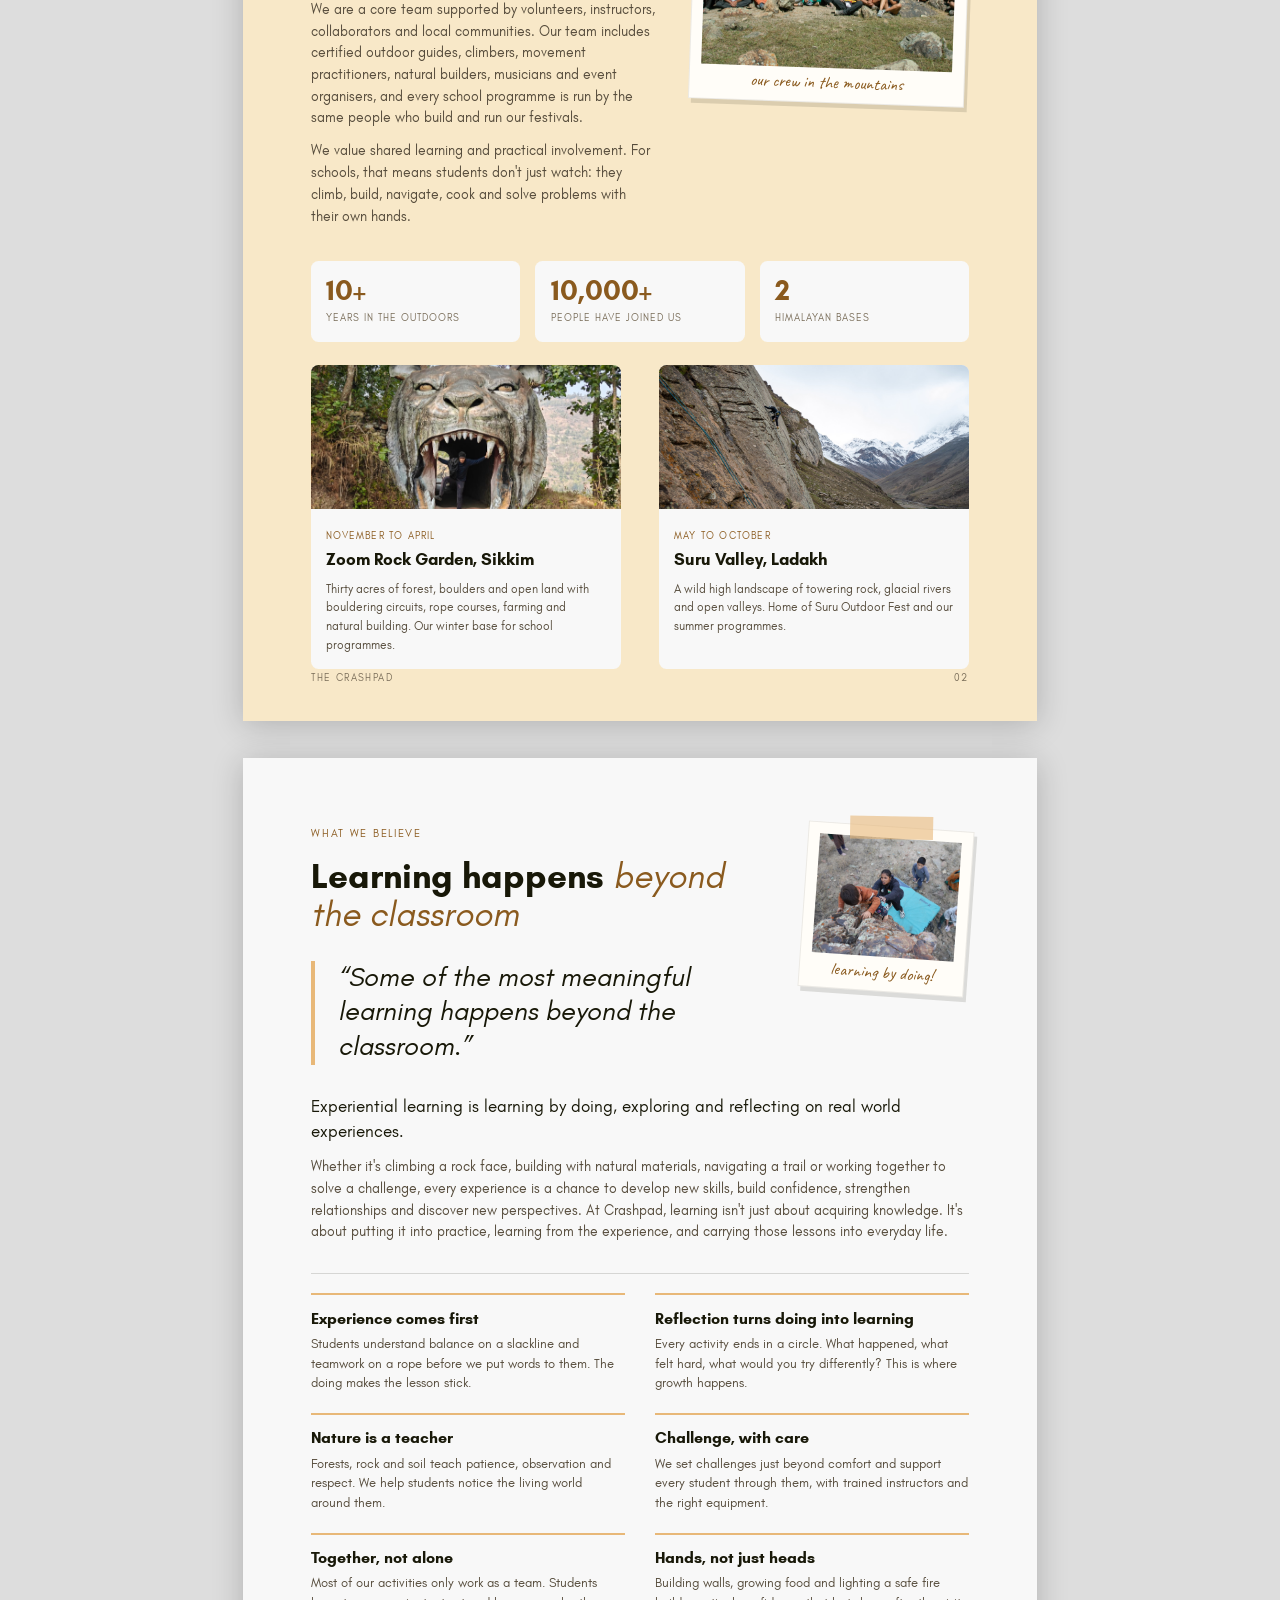
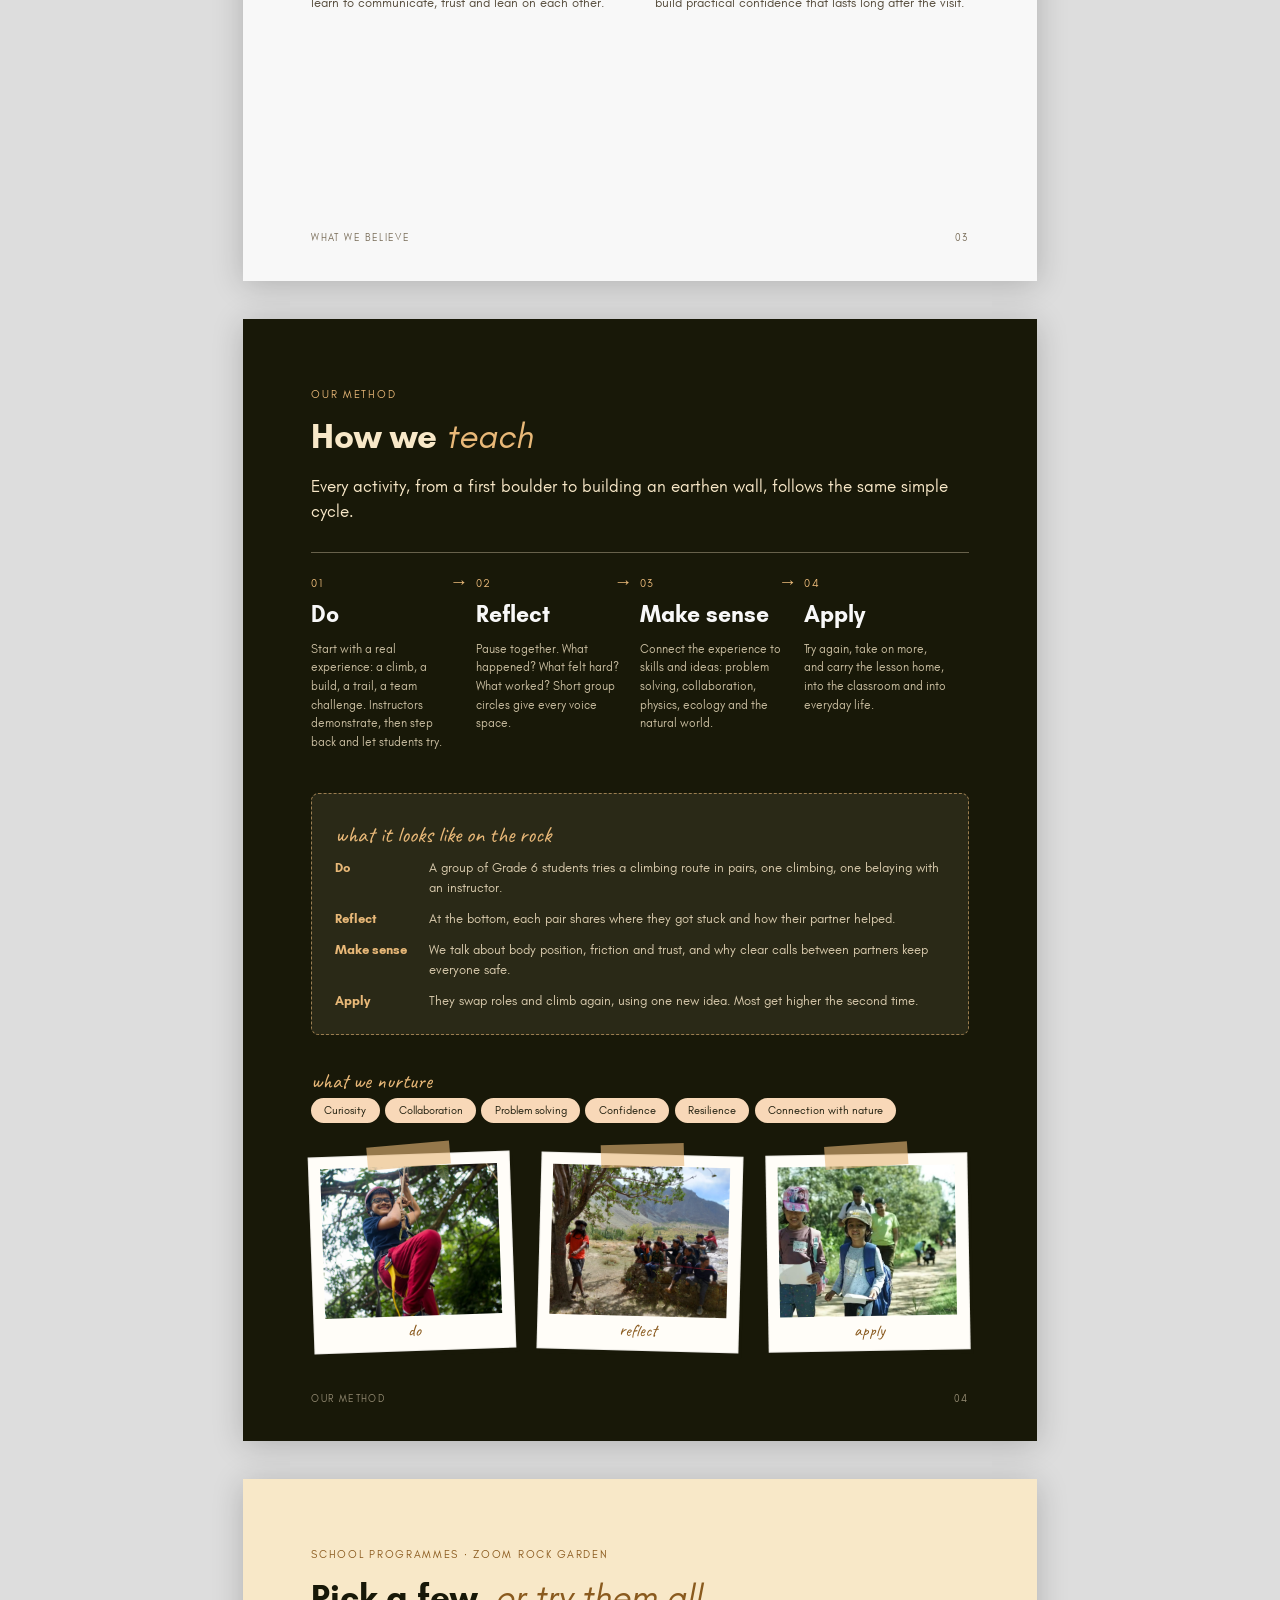
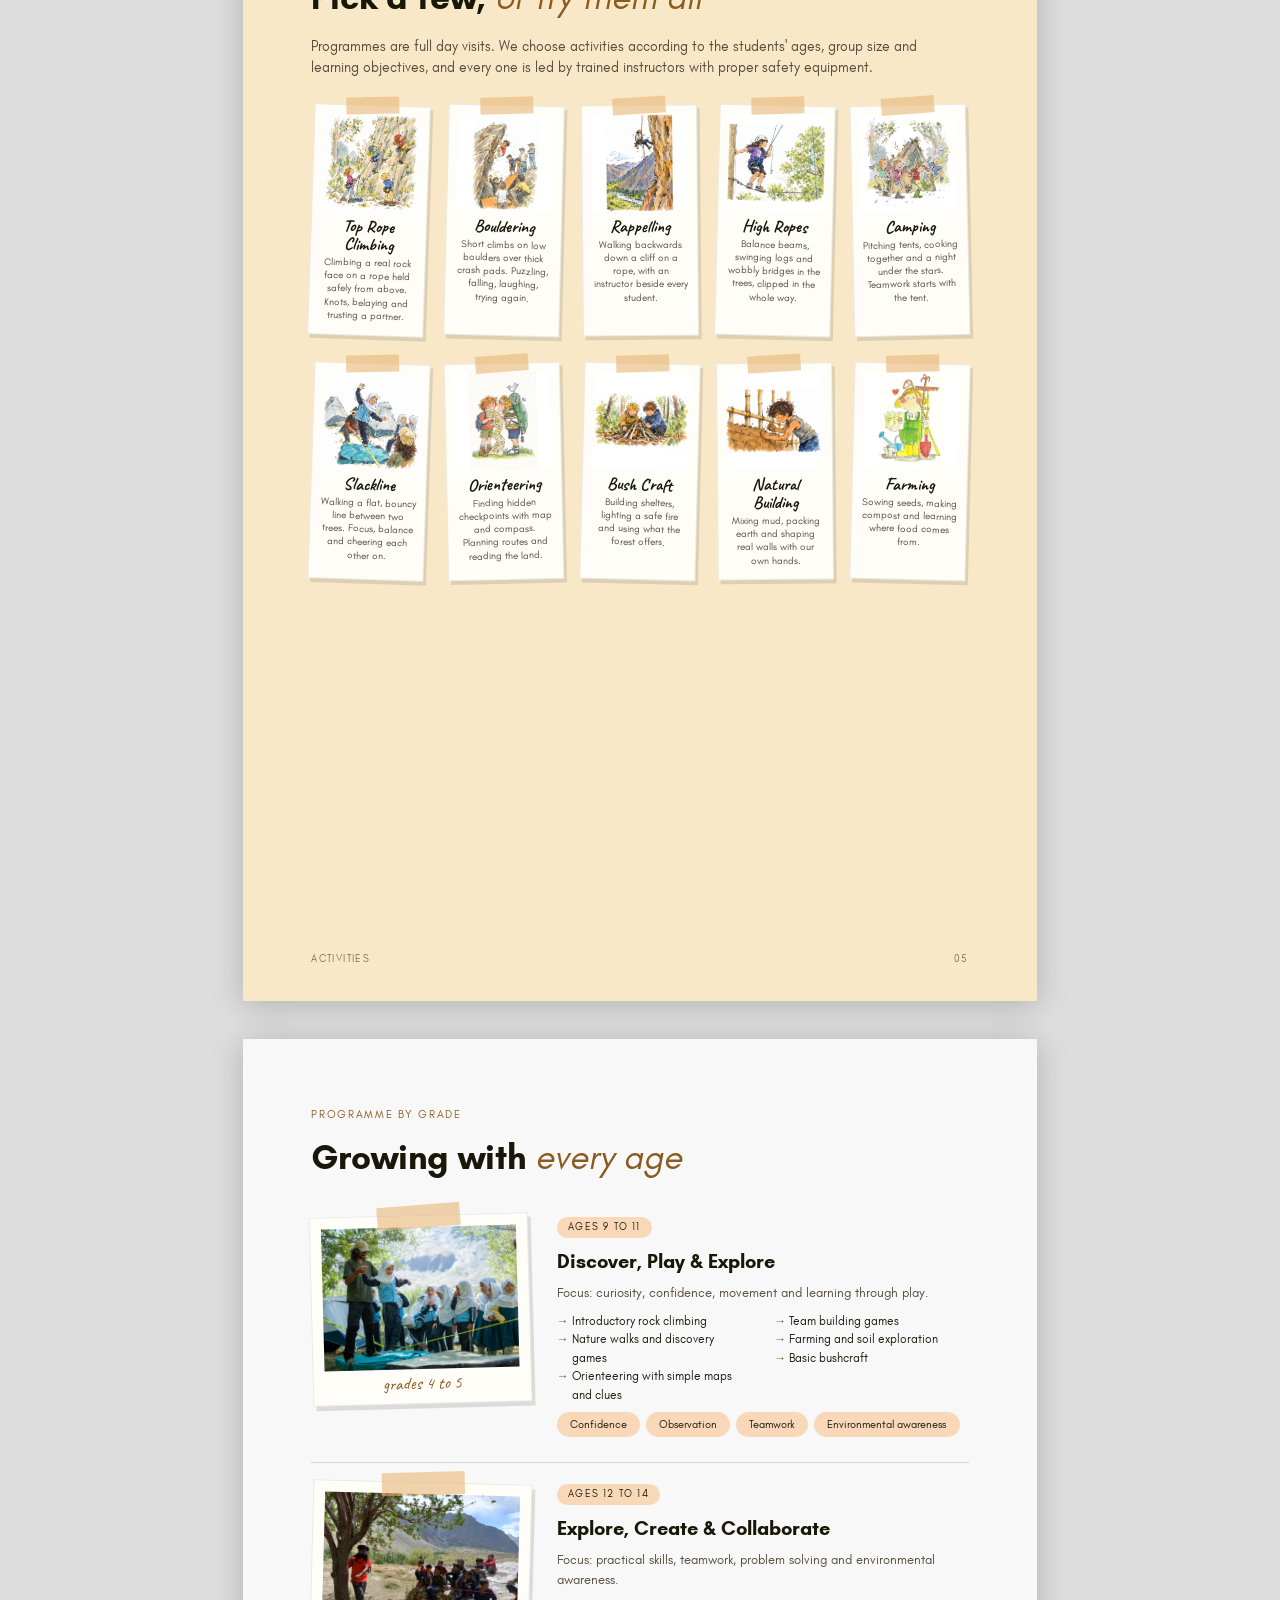
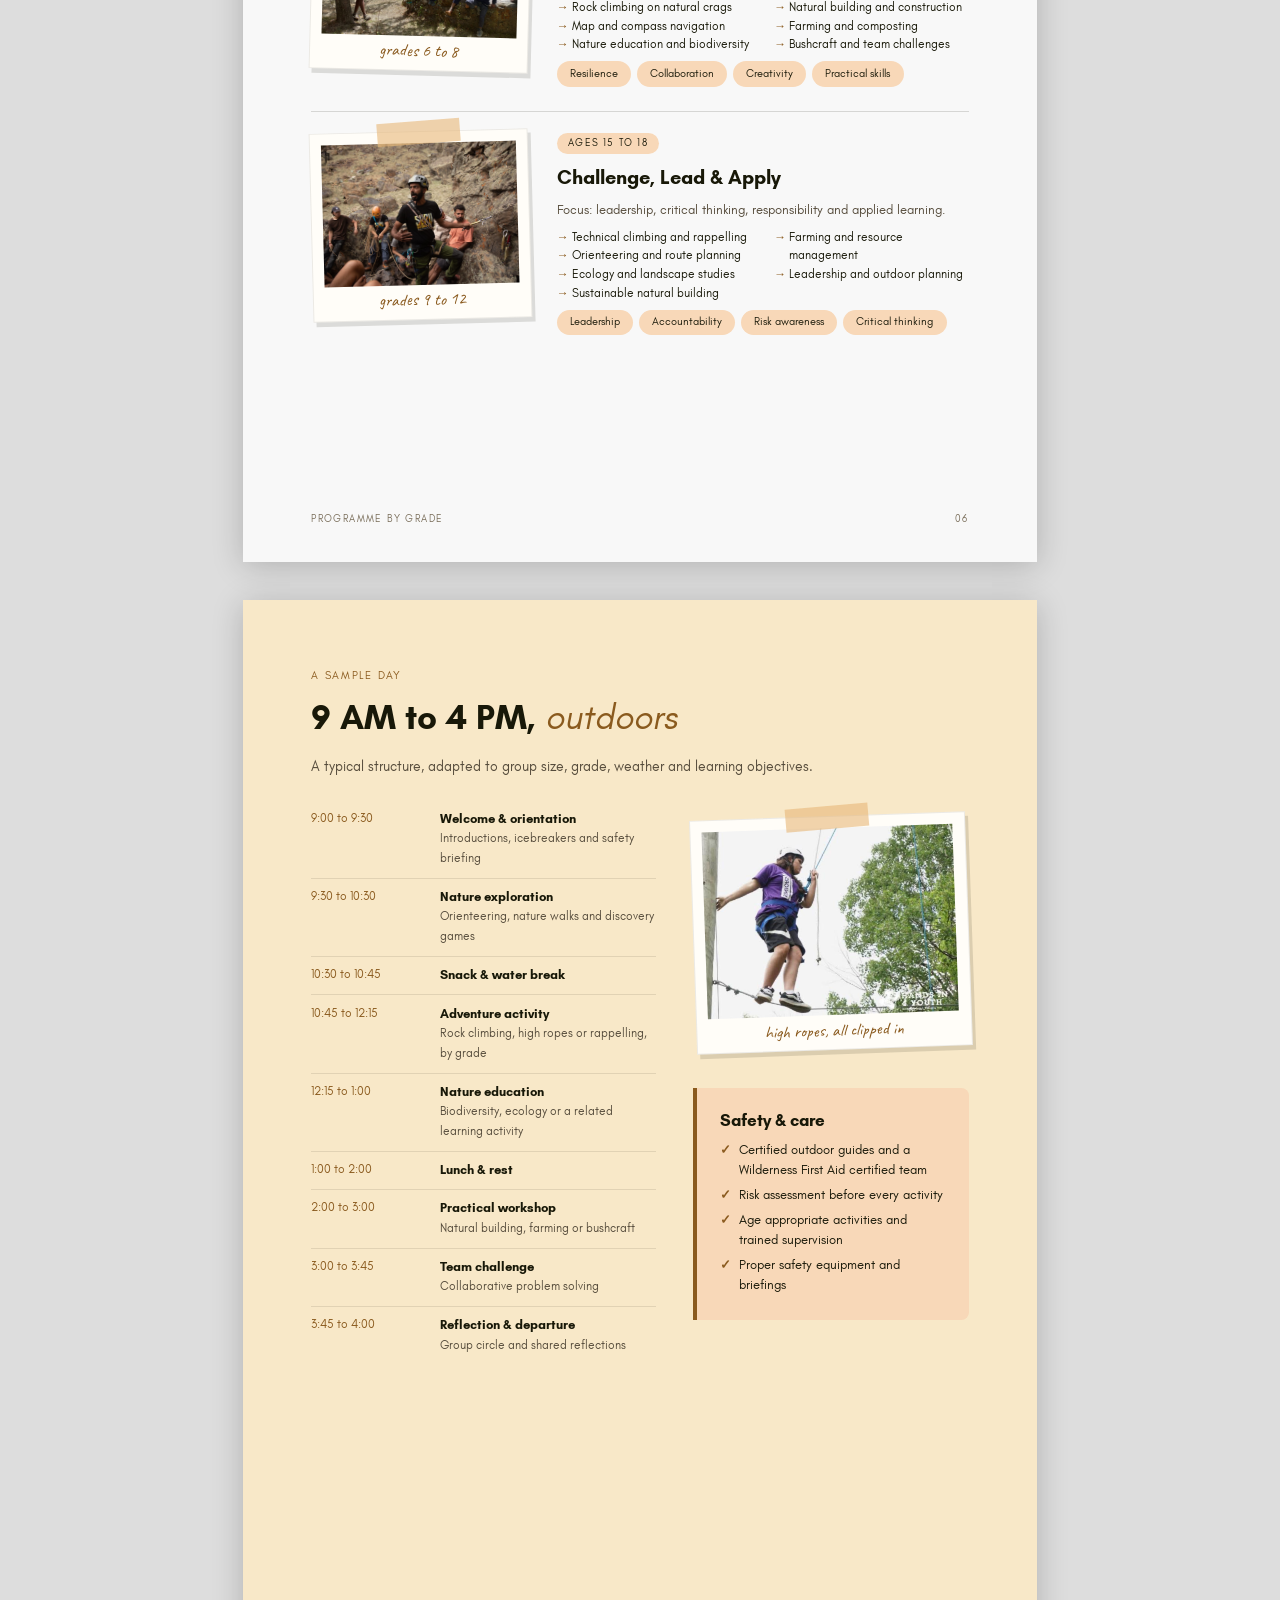
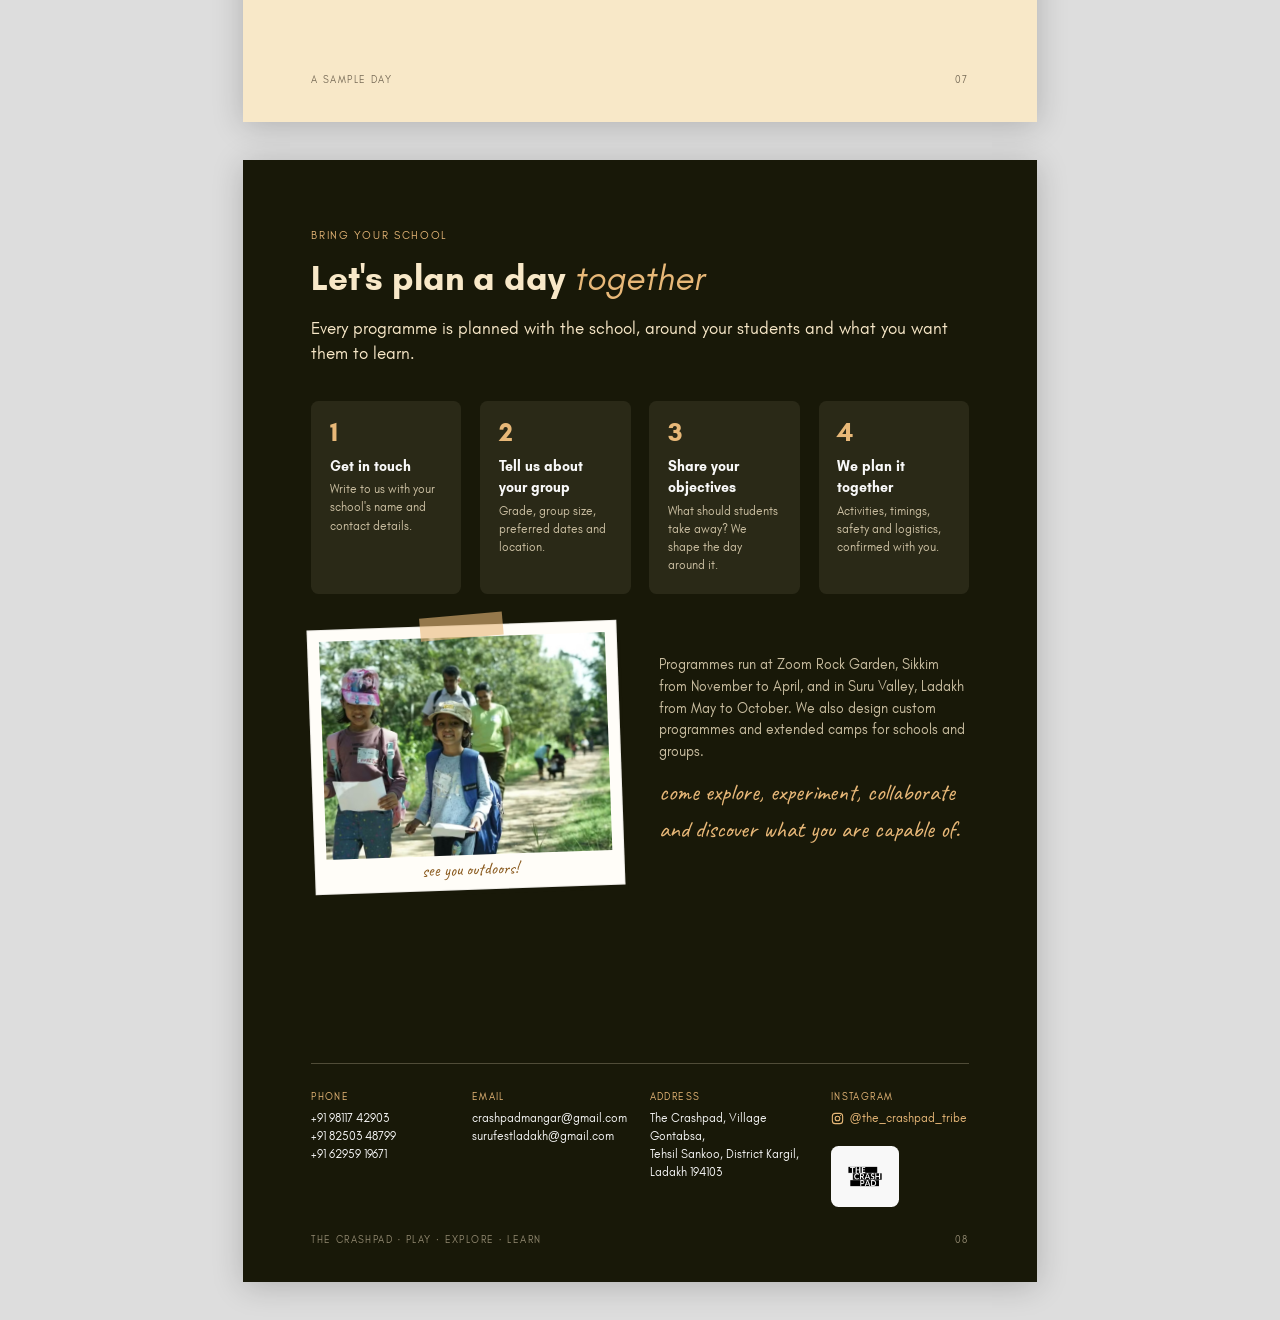
==== commit 9c28c0fc: "Contact details, fewer Who we are photos, readable @ sign - Add phone numbers, emails, Kargil addres" ====
--- a/brochure/learning-brochure.html
+++ b/brochure/learning-brochure.html
@@ -9,9 +9,9 @@
 -->
 <style>
 @import url('https://fonts.googleapis.com/css2?family=Caveat:wght@500;700&display=swap');
-@font-face { font-family: 'Glacial Indifference'; font-weight: 400; src: url('../assets/fonts/glacial-indifference-400.woff2') format('woff2'); }
-@font-face { font-family: 'Glacial Indifference'; font-style: italic; font-weight: 400; src: url('../assets/fonts/glacial-indifference-400italic.woff2') format('woff2'); }
-@font-face { font-family: 'Glacial Indifference'; font-weight: 700; src: url('../assets/fonts/glacial-indifference-700.woff2') format('woff2'); }
+@font-face { font-family: 'Glacial Indifference'; font-weight: 400; src: url('../assets/fonts/glacial-indifference-400.woff2') format('woff2');  unicode-range: U+0000-003F, U+0041-FFFF; }
+@font-face { font-family: 'Glacial Indifference'; font-style: italic; font-weight: 400; src: url('../assets/fonts/glacial-indifference-400italic.woff2') format('woff2');  unicode-range: U+0000-003F, U+0041-FFFF; }
+@font-face { font-family: 'Glacial Indifference'; font-weight: 700; src: url('../assets/fonts/glacial-indifference-700.woff2') format('woff2');  unicode-range: U+0000-003F, U+0041-FFFF; }
 
 :root {
   --white: #F8F8F8; --cream: #F8E8C8; --sand: #F8D8B8; --tan: #E8B878; --ink: #181808;
@@ -146,7 +146,10 @@
 .steps .n { font-size: 20pt; color: var(--tan); font-weight: 700; line-height: 1; }
 .steps strong { display: block; color: var(--white); margin: 2mm 0 1mm; }
 .steps p { font-size: 8.8pt; margin: 0; }
-.contact { display: grid; grid-template-columns: 1fr 1fr; gap: 8mm; margin-top: auto; padding-top: 8mm; border-top: .3mm solid rgba(248,232,200,.25); }
+.contact { display: grid; grid-template-columns: 1fr 1.1fr 1.15fr 1fr; gap: 6mm; margin-top: auto; margin-bottom: 4mm; padding-top: 7mm; border-top: .3mm solid rgba(248,232,200,.25); }
+.contact p { font-size: 9pt; color: var(--white); margin: 1mm 0 0; line-height: 1.5; }
+.contact .ig { display: flex; align-items: center; gap: 1.5mm; color: var(--tan); }
+.contact .back-logo { height: 16mm; margin-top: 5mm; }
 .contact small { font-size: 7.5pt; letter-spacing: .14em; text-transform: uppercase; color: var(--tan); display: block; }
 .contact strong { font-size: 13pt; color: var(--white); }
 .method-photos { display: grid; grid-template-columns: repeat(3, 1fr); gap: 7mm; margin-top: auto; margin-bottom: 8mm; }
@@ -374,8 +377,11 @@
     </div>
   </div>
   <div class="contact">
-    <div><small>Email</small><strong>contact@thecrashpad.in</strong></div>
-    <div style="display:flex; justify-content:flex-end;"><img class="back-logo" src="../assets/img/Logo_images/crashpadlogo.png" alt="The Crashpad"></div>
+    <div><small>Phone</small><p>+91 98117 42903<br>+91 82503 48799<br>+91 62959 19671</p></div>
+    <div><small>Email</small><p>crashpadmangar@gmail.com<br>surufestladakh@gmail.com</p></div>
+    <div><small>Address</small><p>The Crashpad, Village Gontabsa,<br>Tehsil Sankoo, District Kargil,<br>Ladakh 194103</p></div>
+    <div><small>Instagram</small><p class="ig"><svg viewBox="0 0 24 24" width="13" height="13" fill="none" stroke="currentColor" stroke-width="2" stroke-linecap="round" stroke-linejoin="round"><rect x="2.5" y="2.5" width="19" height="19" rx="5.5"/><circle cx="12" cy="12" r="4.3"/><circle cx="17.6" cy="6.4" r="1" fill="currentColor" stroke="none"/></svg>@the_crashpad_tribe</p>
+      <img class="back-logo" src="../assets/img/Logo_images/crashpadlogo.png" alt="The Crashpad"></div>
   </div>
   <div class="folio"><span>The Crashpad · Play · Explore · Learn</span><span>08</span></div>
 </section>
